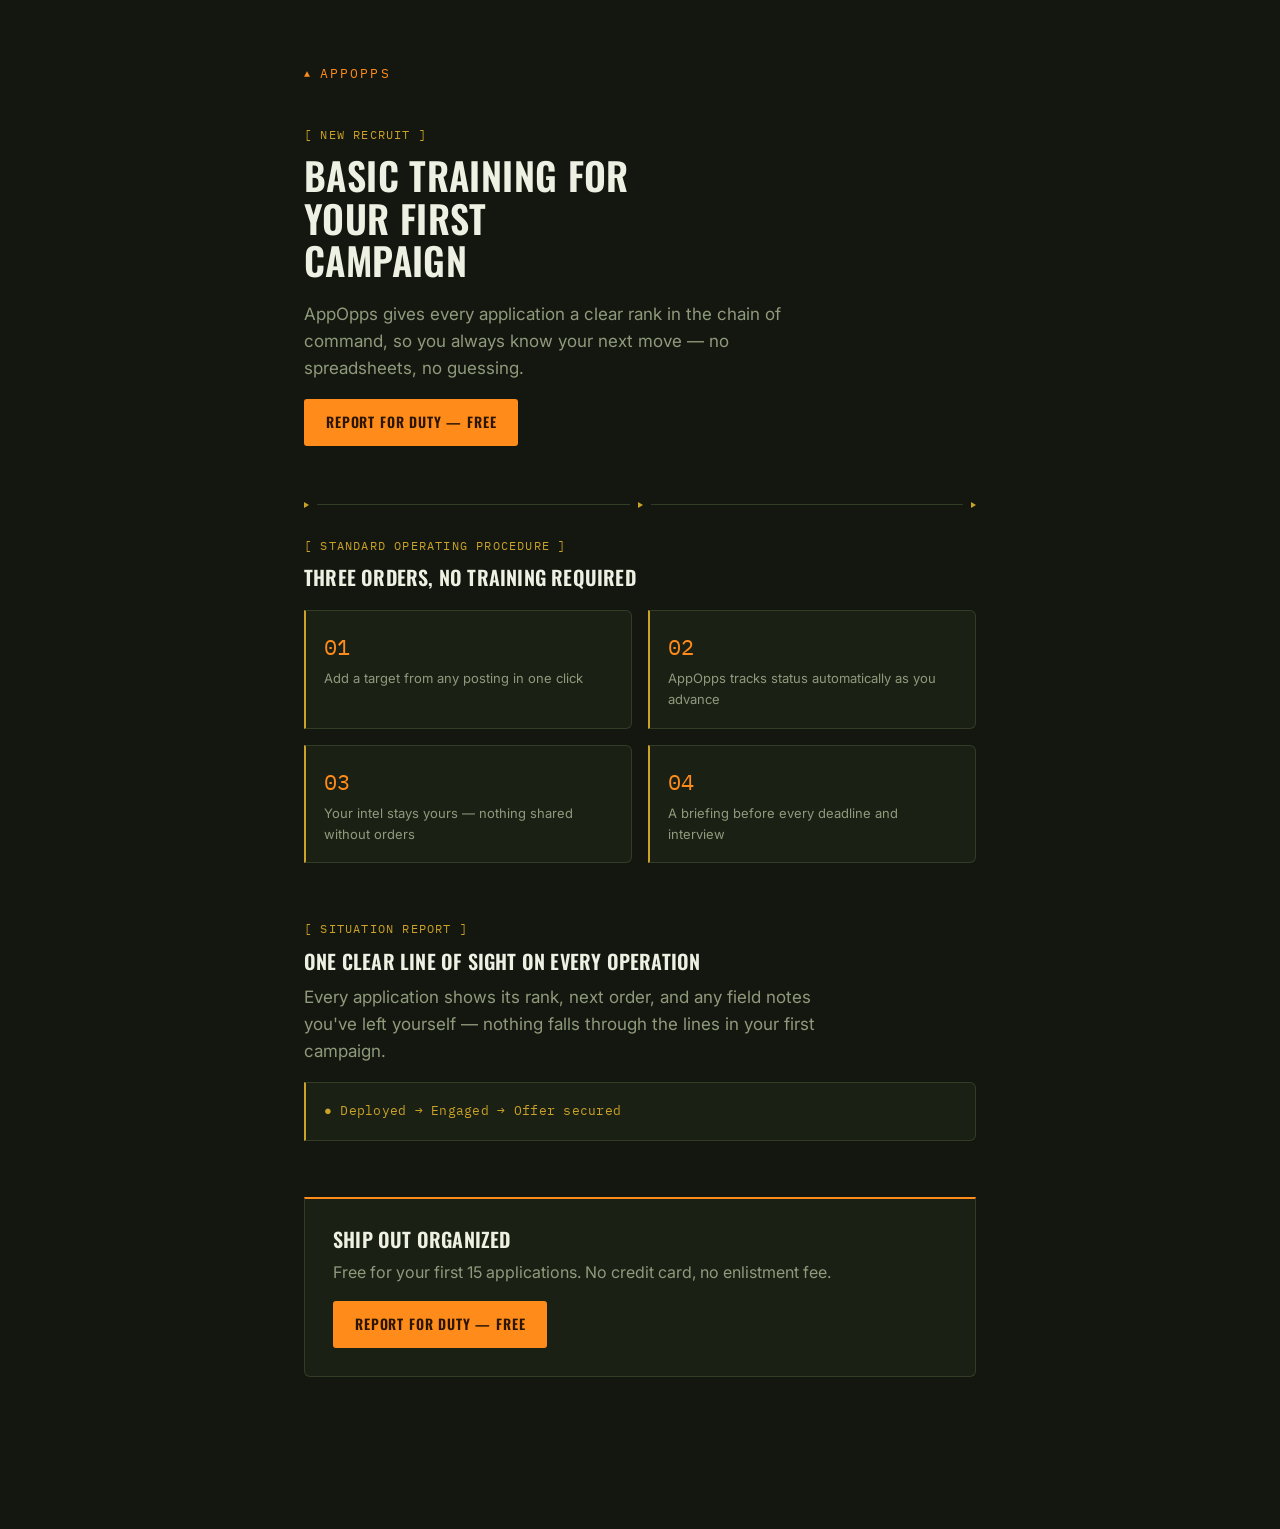
==== pages/page-a.html @ a2ce3c2a "Add files via upload" ====
<!doctype html>
<html lang="en">
<head>
<meta charset="utf-8">
<title>AppOpps — Never miss a checkpoint in your first campaign</title>
<link rel="stylesheet" href="../css/styles.css">
</head>
<body>
<div class="lp" data-page-id="A">
  <div class="wordmark">AppOpps</div>

  <section data-section="hero">
    <div class="eyebrow">New Recruit</div>
    <h1>Basic training for your first campaign</h1>
    <p class="lede">AppOpps gives every application a clear rank in the chain of command, so you always know your next move — no spreadsheets, no guessing.</p>
    <a class="btn" href="#cta">Report for duty — free</a>
  </section>

  <div class="trail small"><div class="pin"></div><div class="seg"></div><div class="pin"></div><div class="seg"></div><div class="pin"></div></div>

  <section data-section="howItWorks">
    <div class="eyebrow">Standard operating procedure</div>
    <h2>Three orders, no training required</h2>
    <div class="feature-grid">
      <div class="card"><div class="stat">01</div><div class="label">Add a target from any posting in one click</div></div>
      <div class="card"><div class="stat">02</div><div class="label">AppOpps tracks status automatically as you advance</div></div>
      <div class="card"><div class="stat">03</div><div class="label">Your intel stays yours — nothing shared without orders</div></div>
      <div class="card"><div class="stat">04</div><div class="label">A briefing before every deadline and interview</div></div>
    </div>
  </section>

  <section data-section="feature">
    <div class="eyebrow">Situation report</div>
    <h2>One clear line of sight on every operation</h2>
    <p class="lede">Every application shows its rank, next order, and any field notes you've left yourself — nothing falls through the lines in your first campaign.</p>
    <div class="card">
      <div class="label mono" style="color:var(--accent-2)">● Deployed → Engaged → Offer secured</div>
    </div>
  </section>

  <section id="cta" data-section="cta">
    <div class="cta-block">
      <h2>Ship out organized</h2>
      <p>Free for your first 15 applications. No credit card, no enlistment fee.</p>
      <a class="btn" href="#">Report for duty — free</a>
    </div>
  </section>
</div>
</body>
</html>
---- css/styles.css ----
@import url('https://fonts.googleapis.com/css2?family=Oswald:wght@500;600;700&family=Inter:wght@400;500;600&family=IBM+Plex+Mono:wght@400;500&display=swap');

:root{
  --bg:#14170f;
  --surface:#1b2015;
  --surface-2:#222819;
  --ink:#edf0e2;
  --muted:#8f9a7c;
  --accent:#ff8c1a;
  --accent-ink:#2b1400;
  --accent-2:#c9a227;
  --accent-2-ink:#2b2205;
  --line:#333c26;
  --danger:#c1443a;
  --font-display:'Oswald', sans-serif;
  --font-body:'Inter', sans-serif;
  --font-mono:'IBM Plex Mono', monospace;
  --radius:6px;
}

*{box-sizing:border-box;}
html,body{margin:0;padding:0;}
body{
  background:var(--bg);
  color:var(--ink);
  font-family:var(--font-body);
  line-height:1.6;
  -webkit-font-smoothing:antialiased;
}
h1,h2,h3{font-family:var(--font-display); font-weight:600; margin:0 0 .5em; text-transform:uppercase; letter-spacing:.01em;}
p{margin:0 0 1em; color:var(--muted);}
a{color:inherit;}
.mono{font-family:var(--font-mono); letter-spacing:.02em;}

/* ---------- ops-board motif: bracketed labels + chevron rule ---------- */
.trail{
  display:flex;
  align-items:center;
  gap:8px;
  margin:0 0 28px;
  color:var(--accent-2);
}
.trail .pin{
  width:0; height:0;
  border-top:5px solid transparent;
  border-bottom:5px solid transparent;
  border-left:7px solid var(--accent-2);
  flex:none;
}
.trail .seg{
  flex:1;
  height:1px;
  background:var(--line);
}
.trail.small .pin{border-top-width:3px; border-bottom-width:3px; border-left-width:5px;}

/* ---------- landing page shell ---------- */
.lp{
  max-width:720px;
  margin:0 auto;
  padding:64px 24px 96px;
}
.lp .wordmark{
  font-family:var(--font-mono);
  font-size:13px;
  color:var(--accent);
  text-transform:uppercase;
  letter-spacing:.16em;
  margin-bottom:40px;
  display:flex;
  align-items:center;
  gap:8px;
}
.lp .wordmark::before{
  content:'▲';
  font-size:10px;
  color:var(--accent);
}
.lp section{margin-bottom:56px;}
.lp .eyebrow{
  font-family:var(--font-mono);
  font-size:12px;
  color:var(--accent-2);
  text-transform:uppercase;
  letter-spacing:.1em;
  margin-bottom:10px;
}
.lp .eyebrow::before{content:'[ ';}
.lp .eyebrow::after{content:' ]';}
.lp h1{font-size:38px; line-height:1.12; max-width:16ch;}
.lp h2{font-size:20px; line-height:1.25;}
.lp .lede{font-size:17px; color:var(--muted); max-width:48ch;}
.lp .feature-grid{
  display:grid;
  grid-template-columns:repeat(2,1fr);
  gap:16px;
  margin-top:20px;
}
.lp .card{
  background:var(--surface);
  border:1px solid var(--line);
  border-left:2px solid var(--accent-2);
  border-radius:0 var(--radius) var(--radius) 0;
  padding:18px;
}
.lp .card .stat{font-family:var(--font-mono); font-size:22px; color:var(--accent); margin-bottom:4px;}
.lp .card .label{font-size:13px; color:var(--muted);}
.lp .quote{
  background:var(--surface);
  border-left:2px solid var(--accent-2);
  border-radius:0 var(--radius) var(--radius) 0;
  padding:16px 20px;
  font-size:15px;
  color:var(--ink);
}
.lp .quote .who{font-family:var(--font-mono); font-size:12px; color:var(--muted); margin-top:8px; text-transform:uppercase; letter-spacing:.06em;}
.lp .faq-item{border-top:1px solid var(--line); padding:16px 0;}
.lp .faq-item h3{font-size:15px; margin-bottom:6px; text-transform:none;}
.lp .faq-item p{margin:0; font-size:14px;}
.lp .cta-block{
  background:var(--surface);
  border:1px solid var(--line);
  border-top:2px solid var(--accent);
  border-radius:0 0 var(--radius) var(--radius);
  padding:28px;
  text-align:left;
}
.lp .cta-block h2{margin-bottom:8px;}
.btn{
  display:inline-block;
  font-family:var(--font-display);
  font-weight:600;
  font-size:14px;
  text-transform:uppercase;
  letter-spacing:.06em;
  background:var(--accent);
  color:var(--accent-ink);
  border:none;
  border-radius:3px;
  padding:12px 22px;
  cursor:pointer;
  text-decoration:none;
}
.btn.ghost{
  background:transparent;
  color:var(--ink);
  border:1px solid var(--line);
}
.lp .privacy-note{
  display:flex;
  gap:12px;
  align-items:flex-start;
  background:var(--surface);
  border:1px solid var(--line);
  border-left:2px solid var(--accent-2);
  border-radius:0 var(--radius) var(--radius) 0;
  padding:16px;
  font-size:14px;
}
.lp .privacy-note .dot{
  width:0;height:0;
  border-top:4px solid transparent;
  border-bottom:4px solid transparent;
  border-left:6px solid var(--accent-2);
  margin-top:6px; flex:none;
}
.lp .stats-bar{
  display:flex;
  gap:24px;
  border-top:1px solid var(--line);
  border-bottom:1px solid var(--line);
  padding:18px 0;
}
.lp .stats-bar .stat-item .num{font-family:var(--font-mono); font-size:26px; color:var(--accent);}
.lp .stats-bar .stat-item .lab{font-size:12px; color:var(--muted); text-transform:uppercase; letter-spacing:.04em;}

/* ---------- dashboard shell ---------- */
.dash{max-width:1100px; margin:0 auto; padding:48px 24px 96px;}
.dash header.top{margin-bottom:8px;}
.dash header.top .wordmark{font-family:var(--font-mono); font-size:13px; color:var(--accent); text-transform:uppercase; letter-spacing:.16em; display:flex; align-items:center; gap:8px;}
.dash header.top .wordmark::before{content:'▲'; font-size:10px; color:var(--accent);}
.dash h1.page-title{font-size:30px; margin:14px 0 6px;}
.dash .sub{color:var(--muted); max-width:60ch; margin-bottom:36px;}
.dash .panel{
  background:var(--surface);
  border:1px solid var(--line);
  border-radius:4px;
  padding:28px;
  margin-bottom:32px;
}
.dash .panel h2{font-size:19px; margin-bottom:4px;}
.dash .panel .panel-desc{font-size:13px; color:var(--muted); margin-bottom:20px;}
.pages-grid{display:grid; grid-template-columns:repeat(auto-fit,minmax(190px,1fr)); gap:14px;}
.page-card{
  border:1px solid var(--line);
  border-radius:10px;
  overflow:hidden;
  background:var(--surface-2);
  display:flex; flex-direction:column;
}
.page-card iframe{width:100%; height:220px; border:none; pointer-events:none; background:var(--bg); transform:scale(0.55); transform-origin:top left; width:182%; height:400px;}
.page-card .frame-wrap{width:100%; height:220px; overflow:hidden; position:relative;}
.page-card .meta{padding:12px 14px;}
.page-card .meta .name{font-family:var(--font-mono); font-size:12px; color:var(--accent); text-transform:uppercase; letter-spacing:.06em; margin-bottom:2px;}
.page-card .meta .persona{font-size:12px; color:var(--muted);}
.page-card .meta a{font-size:12px; color:var(--accent-2); display:inline-block; margin-top:8px;}

.controls{display:flex; align-items:center; gap:12px; margin-bottom:28px; flex-wrap:wrap;}
.controls .badge{
  font-family:var(--font-mono); font-size:12px; color:var(--muted);
  border:1px solid var(--line); border-radius:20px; padding:4px 12px;
}

table.data{width:100%; border-collapse:collapse; font-size:14px;}
table.data th{
  text-align:left; font-family:var(--font-mono); font-size:11px; color:var(--muted);
  text-transform:uppercase; letter-spacing:.06em; padding:8px 10px; border-bottom:1px solid var(--line);
}
table.data td{padding:10px 10px; border-bottom:1px solid var(--line); color:var(--ink);}
table.data tr:last-child td{border-bottom:none;}
table.data td.num{font-family:var(--font-mono); color:var(--accent);}
table.data tr.winner td{background:rgba(79,176,165,0.07);}
table.data tr.winner td:first-child{border-left:2px solid var(--accent-2); padding-left:8px;}

.bar-row{display:flex; align-items:center; gap:10px; margin-bottom:10px;}
.bar-row .bar-label{width:150px; font-size:13px; color:var(--muted); flex:none;}
.bar-row .bar-track{flex:1; height:8px; background:var(--surface-2); border-radius:4px; overflow:hidden;}
.bar-row .bar-fill{height:100%; background:var(--accent-2); border-radius:4px;}
.bar-row .bar-fill.alt{background:var(--accent);}
.bar-row .bar-val{width:52px; text-align:right; font-family:var(--font-mono); font-size:12px; color:var(--ink); flex:none;}

.rank-list{display:flex; flex-direction:column; gap:10px;}
.rank-item{
  display:flex; align-items:center; gap:14px;
  border:1px solid var(--line); border-radius:10px; padding:14px 16px;
  background:var(--surface-2);
}
.rank-item.winner{border-color:var(--accent-2); background:rgba(79,176,165,0.06);}
.rank-item .place{font-family:var(--font-mono); font-size:20px; color:var(--muted); width:28px;}
.rank-item.winner .place{color:var(--accent-2);}
.rank-item .info{flex:1;}
.rank-item .info .name{font-weight:600;}
.rank-item .info .angle{font-size:12px; color:var(--muted); font-family:var(--font-mono);}
.rank-item .metric{text-align:right;}
.rank-item .metric .val{font-family:var(--font-mono); font-size:18px; color:var(--accent);}
.rank-item .metric .lab{font-size:11px; color:var(--muted);}

.explain{font-size:15px; color:var(--ink); line-height:1.75;}
.explain strong{color:var(--accent);}
.explain .num{font-family:var(--font-mono); color:var(--accent-2);}

.gen-frame-wrap{border:1px solid var(--accent-2); border-radius:12px; overflow:hidden; margin-bottom:20px;}
.gen-frame-wrap iframe{width:100%; height:640px; border:none; background:var(--bg);}

.history{display:flex; gap:12px; flex-wrap:wrap; margin-top:8px;}
.history .gen-chip{
  border:1px solid var(--line); border-radius:8px; padding:10px 14px; background:var(--surface-2); font-size:13px; min-width:120px;
}
.history .gen-chip .g{font-family:var(--font-mono); font-size:11px; color:var(--muted);}
.history .gen-chip .rate{font-family:var(--font-mono); font-size:20px; color:var(--accent); margin-top:4px;}
.history .gen-chip.best{border-color:var(--accent-2);}

button.primary{
  font-family:var(--font-body); font-weight:600; font-size:14px;
  background:var(--accent); color:var(--accent-ink); border:none; border-radius:8px;
  padding:12px 20px; cursor:pointer;
}
button.secondary{
  font-family:var(--font-body); font-weight:600; font-size:14px;
  background:transparent; color:var(--ink); border:1px solid var(--line); border-radius:8px;
  padding:12px 20px; cursor:pointer;
}
button:disabled{opacity:.5; cursor:default;}

@media (max-width:640px){
  .lp .feature-grid{grid-template-columns:1fr;}
  .lp h1{font-size:30px;}
}
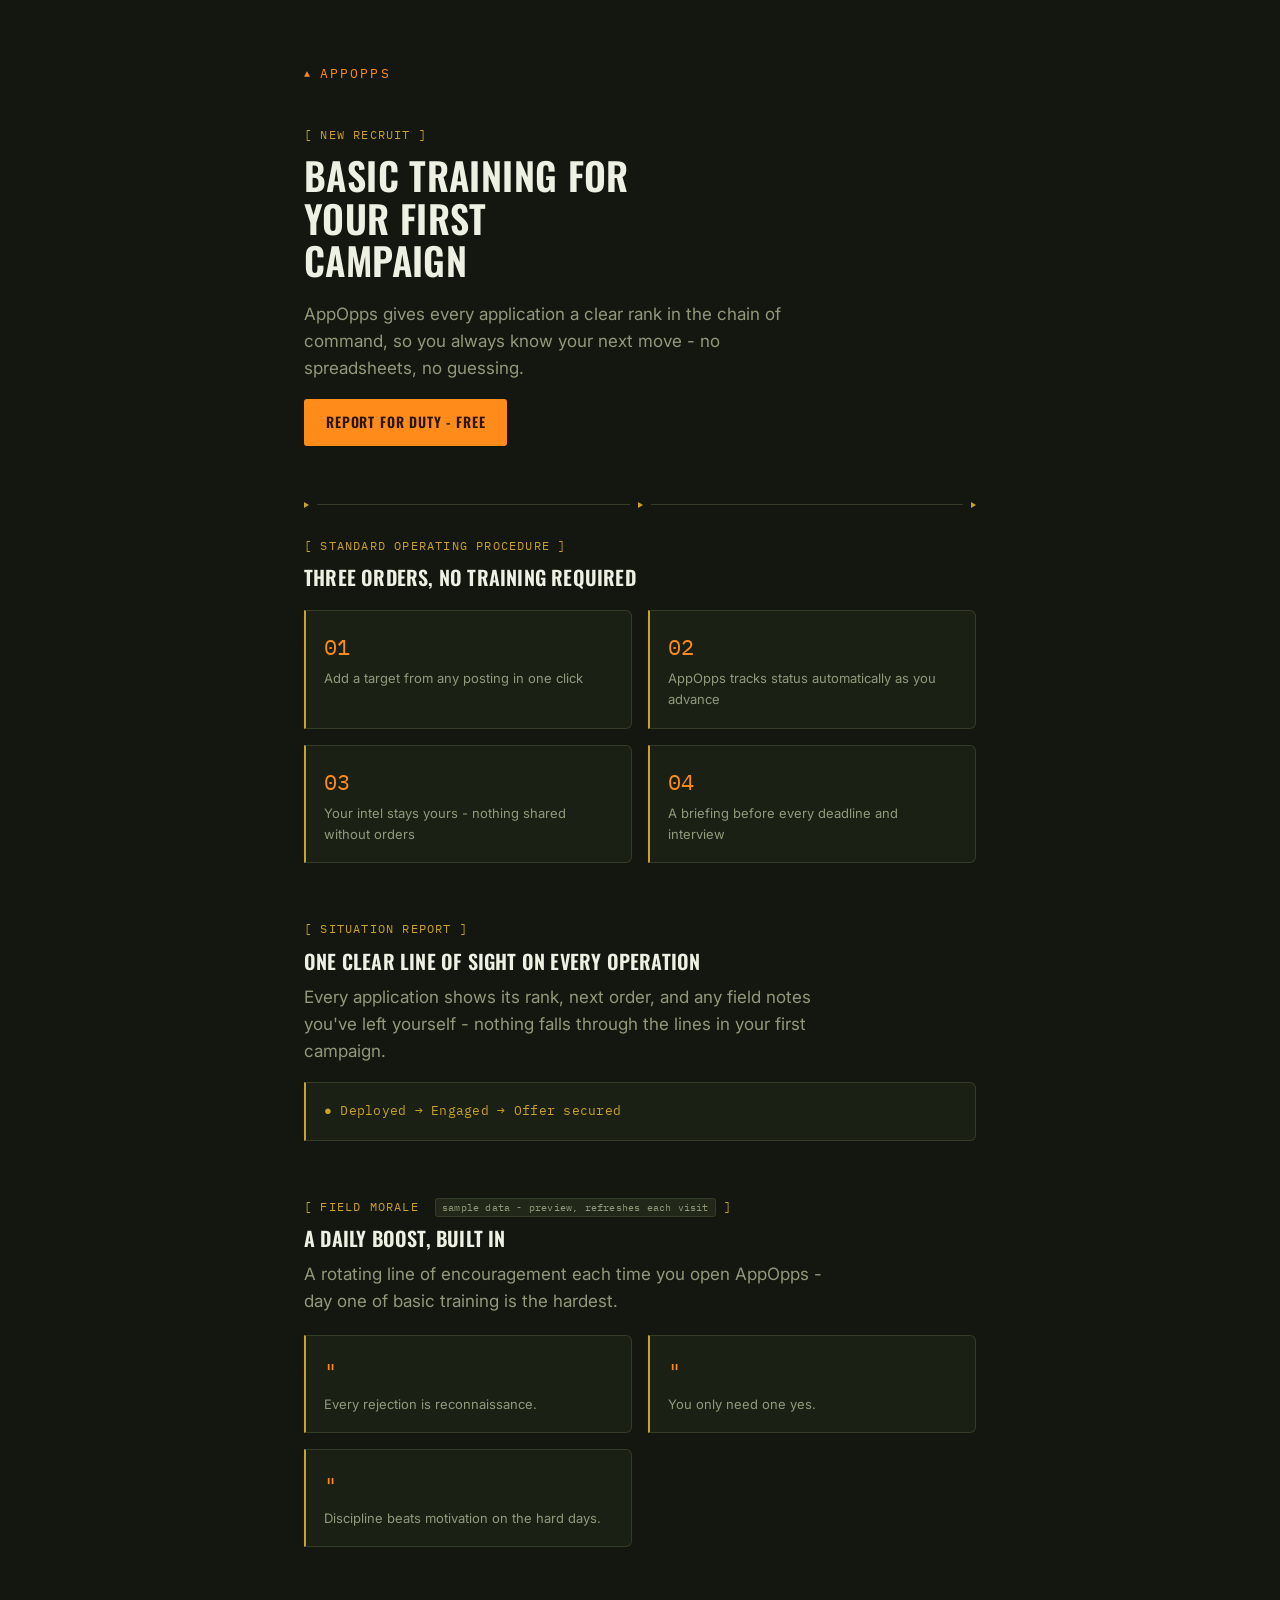
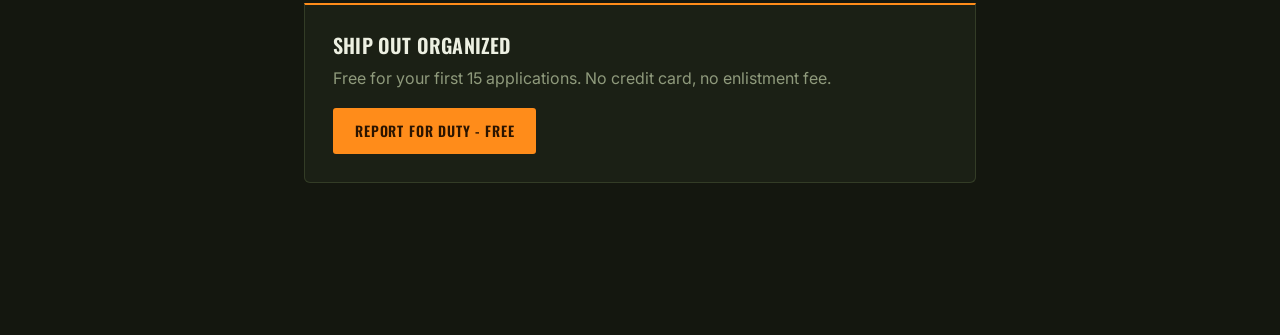
==== commit 9b228f0b: "Add files via upload" ====
--- a/pages/page-a.html
+++ b/pages/page-a.html
@@ -2,7 +2,7 @@
 <html lang="en">
 <head>
 <meta charset="utf-8">
-<title>AppOpps — Never miss a checkpoint in your first campaign</title>
+<title>AppOpps - Never miss a checkpoint in your first campaign</title>
 <link rel="stylesheet" href="../css/styles.css">
 </head>
 <body>
@@ -12,8 +12,8 @@
   <section data-section="hero">
     <div class="eyebrow">New Recruit</div>
     <h1>Basic training for your first campaign</h1>
-    <p class="lede">AppOpps gives every application a clear rank in the chain of command, so you always know your next move — no spreadsheets, no guessing.</p>
-    <a class="btn" href="#cta">Report for duty — free</a>
+    <p class="lede">AppOpps gives every application a clear rank in the chain of command, so you always know your next move - no spreadsheets, no guessing.</p>
+    <a class="btn" href="#cta">Report for duty - free</a>
   </section>
 
   <div class="trail small"><div class="pin"></div><div class="seg"></div><div class="pin"></div><div class="seg"></div><div class="pin"></div></div>
@@ -24,7 +24,7 @@
     <div class="feature-grid">
       <div class="card"><div class="stat">01</div><div class="label">Add a target from any posting in one click</div></div>
       <div class="card"><div class="stat">02</div><div class="label">AppOpps tracks status automatically as you advance</div></div>
-      <div class="card"><div class="stat">03</div><div class="label">Your intel stays yours — nothing shared without orders</div></div>
+      <div class="card"><div class="stat">03</div><div class="label">Your intel stays yours - nothing shared without orders</div></div>
       <div class="card"><div class="stat">04</div><div class="label">A briefing before every deadline and interview</div></div>
     </div>
   </section>
@@ -32,9 +32,20 @@
   <section data-section="feature">
     <div class="eyebrow">Situation report</div>
     <h2>One clear line of sight on every operation</h2>
-    <p class="lede">Every application shows its rank, next order, and any field notes you've left yourself — nothing falls through the lines in your first campaign.</p>
+    <p class="lede">Every application shows its rank, next order, and any field notes you've left yourself - nothing falls through the lines in your first campaign.</p>
     <div class="card">
       <div class="label mono" style="color:var(--accent-2)">● Deployed → Engaged → Offer secured</div>
+    </div>
+  </section>
+
+  <section data-section="quotes">
+    <div class="eyebrow">Field morale <span class="mono sample-tag">sample data - preview, refreshes each visit</span></div>
+    <h2>A daily boost, built in</h2>
+    <p class="lede">A rotating line of encouragement each time you open AppOpps - day one of basic training is the hardest.</p>
+    <div class="feature-grid" data-mock-shuffle="1">
+      <div class="card"><div class="stat">"</div><div class="label">Every rejection is reconnaissance.</div></div>
+      <div class="card"><div class="stat">"</div><div class="label">Discipline beats motivation on the hard days.</div></div>
+      <div class="card"><div class="stat">"</div><div class="label">You only need one yes.</div></div>
     </div>
   </section>
 
@@ -42,9 +53,10 @@
     <div class="cta-block">
       <h2>Ship out organized</h2>
       <p>Free for your first 15 applications. No credit card, no enlistment fee.</p>
-      <a class="btn" href="#">Report for duty — free</a>
+      <a class="btn" href="#">Report for duty - free</a>
     </div>
   </section>
 </div>
+<script src="../js/mock-data.js"></script>
 </body>
 </html>
--- a/css/styles.css
+++ b/css/styles.css
@@ -87,6 +87,19 @@
 }
 .lp .eyebrow::before{content:'[ ';}
 .lp .eyebrow::after{content:' ]';}
+.lp .sample-tag{
+  font-size:10px;
+  color:var(--muted);
+  background:var(--surface-2);
+  border:1px solid var(--line);
+  border-radius:3px;
+  padding:2px 6px;
+  margin-left:8px;
+  text-transform:none;
+  letter-spacing:.02em;
+  vertical-align:middle;
+}
+.lp .sample-tag::before,.lp .sample-tag::after{content:none;}
 .lp h1{font-size:38px; line-height:1.12; max-width:16ch;}
 .lp h2{font-size:20px; line-height:1.25;}
 .lp .lede{font-size:17px; color:var(--muted); max-width:48ch;}
@@ -204,6 +217,8 @@
 .page-card .meta .name{font-family:var(--font-mono); font-size:12px; color:var(--accent); text-transform:uppercase; letter-spacing:.06em; margin-bottom:2px;}
 .page-card .meta .persona{font-size:12px; color:var(--muted);}
 .page-card .meta a{font-size:12px; color:var(--accent-2); display:inline-block; margin-top:8px;}
+.page-card .meta .page-stat-strip{font-size:10px; color:var(--muted); margin-top:6px; letter-spacing:.02em;}
+.page-card .meta .page-hypothesis{font-size:11px; color:var(--ink); margin-top:8px; padding-top:8px; border-top:1px solid var(--line); line-height:1.5;}
 
 .controls{display:flex; align-items:center; gap:12px; margin-bottom:28px; flex-wrap:wrap;}
 .controls .badge{
